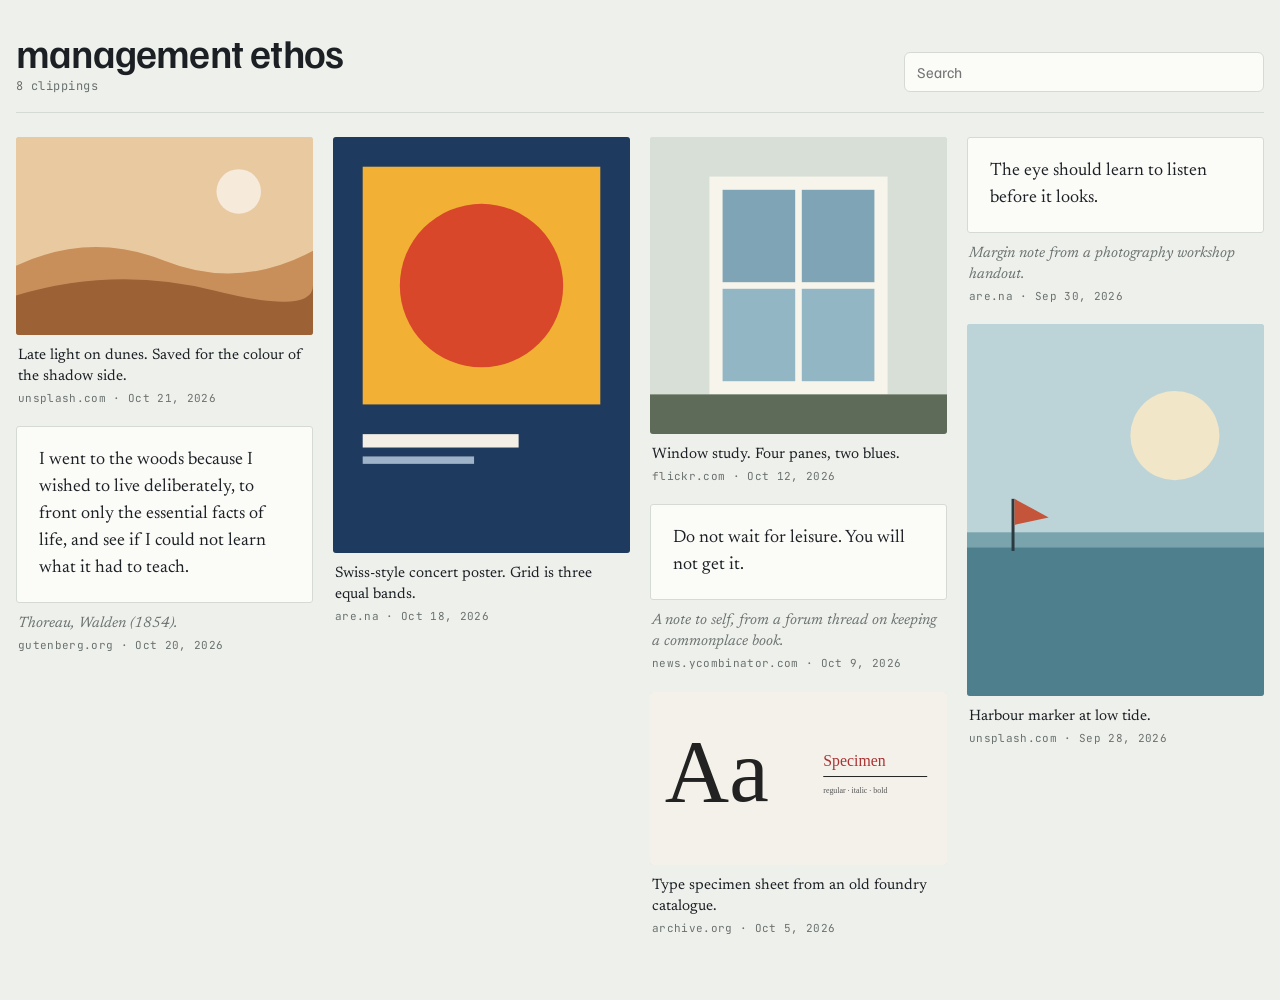
==== index.html @ e03620ef "Rename to management ethos, remove filter bar, simplify search placeholder Co-Authored-By: Claude Op" ====
<!doctype html>
<html lang="en">
<head>
<meta charset="utf-8">
<meta name="viewport" content="width=device-width, initial-scale=1, viewport-fit=cover">
<title>management ethos</title>
<link rel="preconnect" href="https://fonts.googleapis.com">
<link rel="preconnect" href="https://fonts.gstatic.com" crossorigin>
<link rel="stylesheet" href="https://fonts.googleapis.com/css2?family=Familjen+Grotesk:wght@400;600&family=JetBrains+Mono:wght@400&family=Newsreader:ital,opsz,wght@0,6..72,400;1,6..72,400&display=swap">
<link rel="stylesheet" href="style.css">
</head>
<body>
<!-- BODY START -->
<div class="wrap">
  <header class="top">
    <div>
      <h1>management ethos</h1>
      <div class="count" id="count"></div>
    </div>
    <input class="search" id="search" type="search" placeholder="Search" aria-label="Search clippings">
  </header>
  <main class="wall" id="wall"></main>
  <p class="empty" id="empty" hidden>Nothing matches that search.</p>
</div>

<div class="viewer" id="viewer" hidden role="dialog" aria-modal="true" aria-label="Clipping">
  <div class="sheet">
    <div class="media"></div>
    <div class="info"></div>
  </div>
  <button class="vbtn vclose" type="button" aria-label="Close">×</button>
  <button class="vbtn nav vprev" type="button" aria-label="Previous">‹</button>
  <button class="vbtn nav vnext" type="button" aria-label="Next">›</button>
</div>
<!-- BODY END -->
<script src="app.js"></script>
</body>
</html>
---- style.css ----
/* Layout: a quiet header over a masonry wall of clippings; one overlay for close reading. */
:root {
  --paper: #eef0ec;
  --card: #fbfbf8;
  --ink: #1c2024;
  --muted: #6a716f;
  --rule: #d6dad4;
  --accent: #2c55c9;
  --shade: rgba(20, 24, 28, 0.86);
  --display: "Familjen Grotesk", "Helvetica Neue", Arial, sans-serif;
  --read: "Newsreader", Georgia, "Times New Roman", serif;
  --meta: "JetBrains Mono", ui-monospace, Menlo, Consolas, monospace;
}
@media (prefers-color-scheme: dark) {
  :root:not([data-theme="light"]) {
    --paper: #141719; --card: #1d2124; --ink: #e8eae6; --muted: #949b98;
    --rule: #2e3337; --accent: #8aa6ff; --shade: rgba(6, 8, 10, 0.92);
    color-scheme: dark;
  }
}
:root[data-theme="dark"] {
  --paper: #141719; --card: #1d2124; --ink: #e8eae6; --muted: #949b98;
  --rule: #2e3337; --accent: #8aa6ff; --shade: rgba(6, 8, 10, 0.92);
  color-scheme: dark;
}

* { box-sizing: border-box; }
[hidden] { display: none !important; }
body {
  margin: 0;
  background: var(--paper);
  color: var(--ink);
  font: 16px/1.5 var(--read);
}
.wrap {
  max-width: 1280px;
  margin: 0 auto;
  padding-block: 32px 64px;
  padding-left: max(16px, env(safe-area-inset-left, 0px));
  padding-right: max(16px, env(safe-area-inset-right, 0px));
}

/* Header */
.top { display: flex; flex-wrap: wrap; align-items: end; justify-content: space-between; gap: 16px 32px; padding-bottom: 20px; margin-bottom: 24px; border-bottom: 1px solid var(--rule); }
.top h1 { font: 600 clamp(28px, 4vw, 40px)/1 var(--display); letter-spacing: -0.02em; margin: 0; text-wrap: balance; }
.top .count { font: 12px/1 var(--meta); color: var(--muted); letter-spacing: 0.04em; margin-top: 8px; }
.search {
  flex: 1 1 260px; max-width: 360px; min-width: 0;
  font: 15px/1 var(--display); color: var(--ink);
  background: var(--card); border: 1px solid var(--rule); border-radius: 6px;
  padding: 10px 12px; width: 100%;
}
.search:focus { outline: 2px solid var(--accent); outline-offset: 1px; border-color: transparent; }


/* Wall */
.wall { columns: 4 260px; column-gap: 20px; }
.clip {
  break-inside: avoid; display: block; width: 100%;
  margin: 0 0 20px; padding: 0; text-align: left;
  background: none; border: 0; color: inherit; font: inherit; cursor: zoom-in;
}
.clip:focus-visible { outline: 2px solid var(--accent); outline-offset: 4px; }
.clip img { display: block; width: 100%; height: auto; border-radius: 3px; background: var(--rule); transition: opacity .15s; }
.clip:hover img { opacity: .92; }
.clip .cap { font-size: 15px; line-height: 1.4; margin: 10px 2px 4px; }
.clip .meta, .viewer .meta { font: 11px/1.4 var(--meta); color: var(--muted); letter-spacing: 0.03em; margin: 0 2px; }

.clip.text .quote {
  background: var(--card); border: 1px solid var(--rule); border-radius: 3px;
  padding: 20px 22px; font-size: 18px; line-height: 1.5;
}
.clip.text .quote p { margin: 0; }
.clip.text .quote p + p { margin-top: .7em; }
.clip.text .cap { color: var(--muted); font-style: italic; }

.empty { font: 15px/1.5 var(--display); color: var(--muted); padding: 48px 0; text-align: center; }

/* Viewer */
.viewer {
  position: fixed; inset: 0; z-index: 20; background: var(--shade);
  display: grid; place-items: center;
  padding: max(16px, env(safe-area-inset-top, 0px)) max(16px, env(safe-area-inset-right, 0px)) max(16px, env(safe-area-inset-bottom, 0px)) max(16px, env(safe-area-inset-left, 0px));
}
.viewer .sheet {
  background: var(--card); border-radius: 6px; max-width: min(1100px, 100%); max-height: 100%;
  display: flex; flex-direction: column; overflow: auto;
}
.viewer .media { display: grid; place-items: center; background: var(--paper); }
.viewer .media img { max-height: 72vh; width: auto; max-width: 100%; display: block; }
.viewer .media .quote { font-size: clamp(19px, 2.4vw, 24px); line-height: 1.5; padding: 40px clamp(20px, 5vw, 56px); max-width: 68ch; }
.viewer .media .quote p { margin: 0 0 .8em; }
.viewer .info { padding: 16px 20px 20px; display: flex; flex-direction: column; gap: 8px; }
.viewer .cap { font-size: 17px; margin: 0; max-width: 68ch; }
.viewer .meta a { color: var(--accent); }
.viewer .tags { display: flex; flex-wrap: wrap; gap: 6px; }
.viewer .tags .tag { font: 12px/1 var(--display); color: var(--muted); border: 1px solid var(--rule); border-radius: 999px; padding: 5px 10px; }
.viewer .nav { position: absolute; top: 50%; transform: translateY(-50%); }
.vbtn {
  font: 20px/1 var(--display); color: #fff; background: rgba(255,255,255,.12);
  border: 0; border-radius: 999px; width: 44px; height: 44px; cursor: pointer;
}
.vbtn:hover { background: rgba(255,255,255,.24); }
.vbtn:focus-visible { outline: 2px solid #fff; outline-offset: 2px; }
.vprev { left: max(12px, env(safe-area-inset-left, 0px)); }
.vnext { right: max(12px, env(safe-area-inset-right, 0px)); }
.vclose { position: absolute; top: max(12px, env(safe-area-inset-top, 0px)); right: max(12px, env(safe-area-inset-right, 0px)); }
@media (max-width: 640px) { .viewer .nav { top: auto; bottom: max(12px, env(safe-area-inset-bottom, 0px)); transform: none; } }
@media (prefers-reduced-motion: reduce) { * { transition: none !important; } }
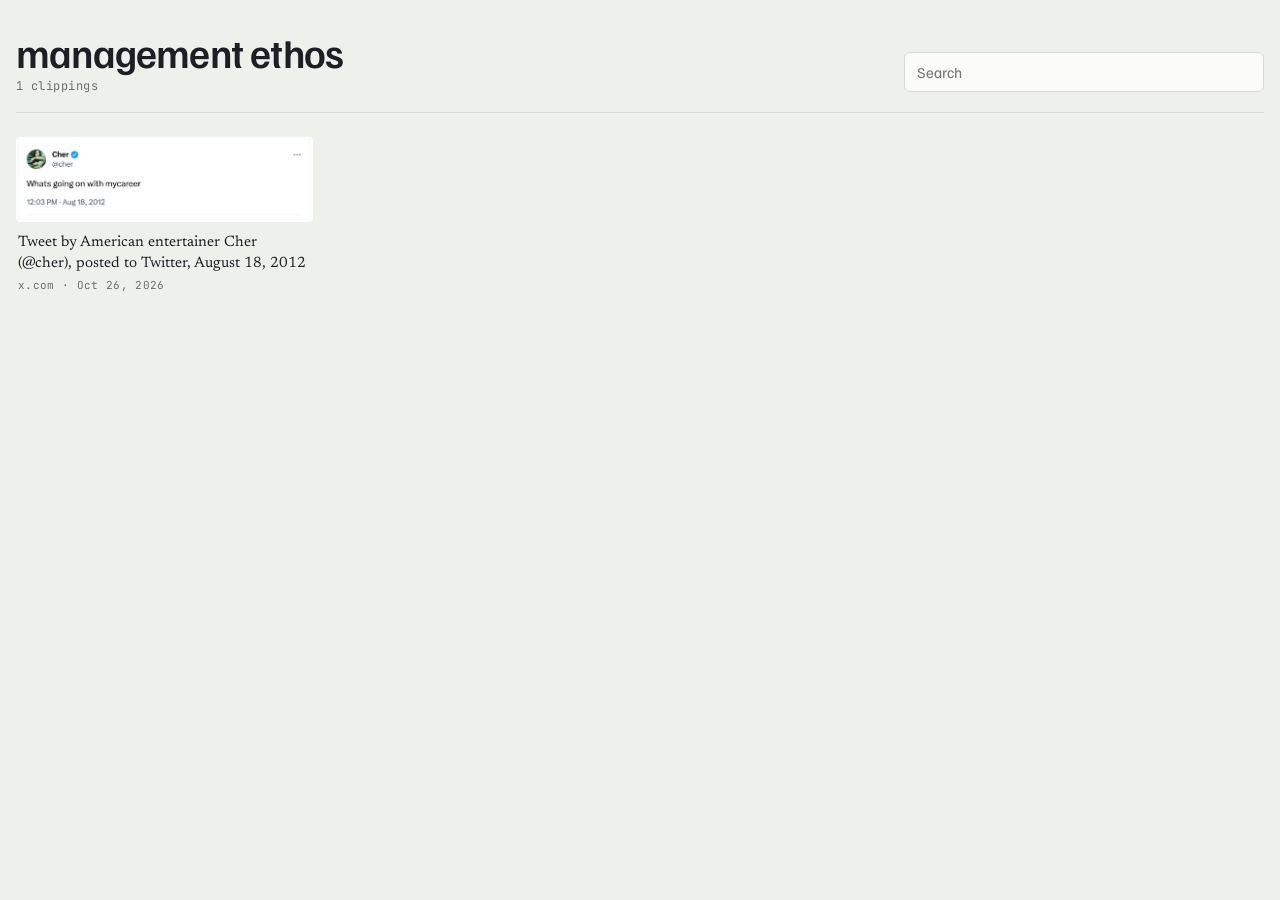
==== commit 5a90ff90: "Show the newest clipping tagged "featured" full width at the top Co-Authored-By: Claude Opus 5.5 (1M" ====
--- a/index.html
+++ b/index.html
@@ -7,7 +7,7 @@
 <link rel="preconnect" href="https://fonts.googleapis.com">
 <link rel="preconnect" href="https://fonts.gstatic.com" crossorigin>
 <link rel="stylesheet" href="https://fonts.googleapis.com/css2?family=Familjen+Grotesk:wght@400;600&family=JetBrains+Mono:wght@400&family=Newsreader:ital,opsz,wght@0,6..72,400;1,6..72,400&display=swap">
-<link rel="stylesheet" href="style.css">
+<link rel="stylesheet" href="style.css?v=3">
 </head>
 <body>
 <!-- BODY START -->
@@ -33,6 +33,6 @@
   <button class="vbtn nav vnext" type="button" aria-label="Next">›</button>
 </div>
 <!-- BODY END -->
-<script src="app.js"></script>
+<script src="app.js?v=3"></script>
 </body>
 </html>
--- a/style.css
+++ b/style.css
@@ -63,6 +63,10 @@
 .clip:focus-visible { outline: 2px solid var(--accent); outline-offset: 4px; }
 .clip img { display: block; width: 100%; height: auto; border-radius: 3px; background: var(--rule); transition: opacity .15s; }
 .clip:hover img { opacity: .92; }
+.clip.featured { column-span: all; max-width: 960px; margin: 0 auto 32px; }
+.clip.featured img { width: auto; max-width: 100%; max-height: 75vh; margin: 0 auto; }
+.clip.featured .cap { font-size: 18px; text-align: center; }
+.clip.featured .meta { text-align: center; }
 .clip .cap { font-size: 15px; line-height: 1.4; margin: 10px 2px 4px; }
 .clip .meta, .viewer .meta { font: 11px/1.4 var(--meta); color: var(--muted); letter-spacing: 0.03em; margin: 0 2px; }
 
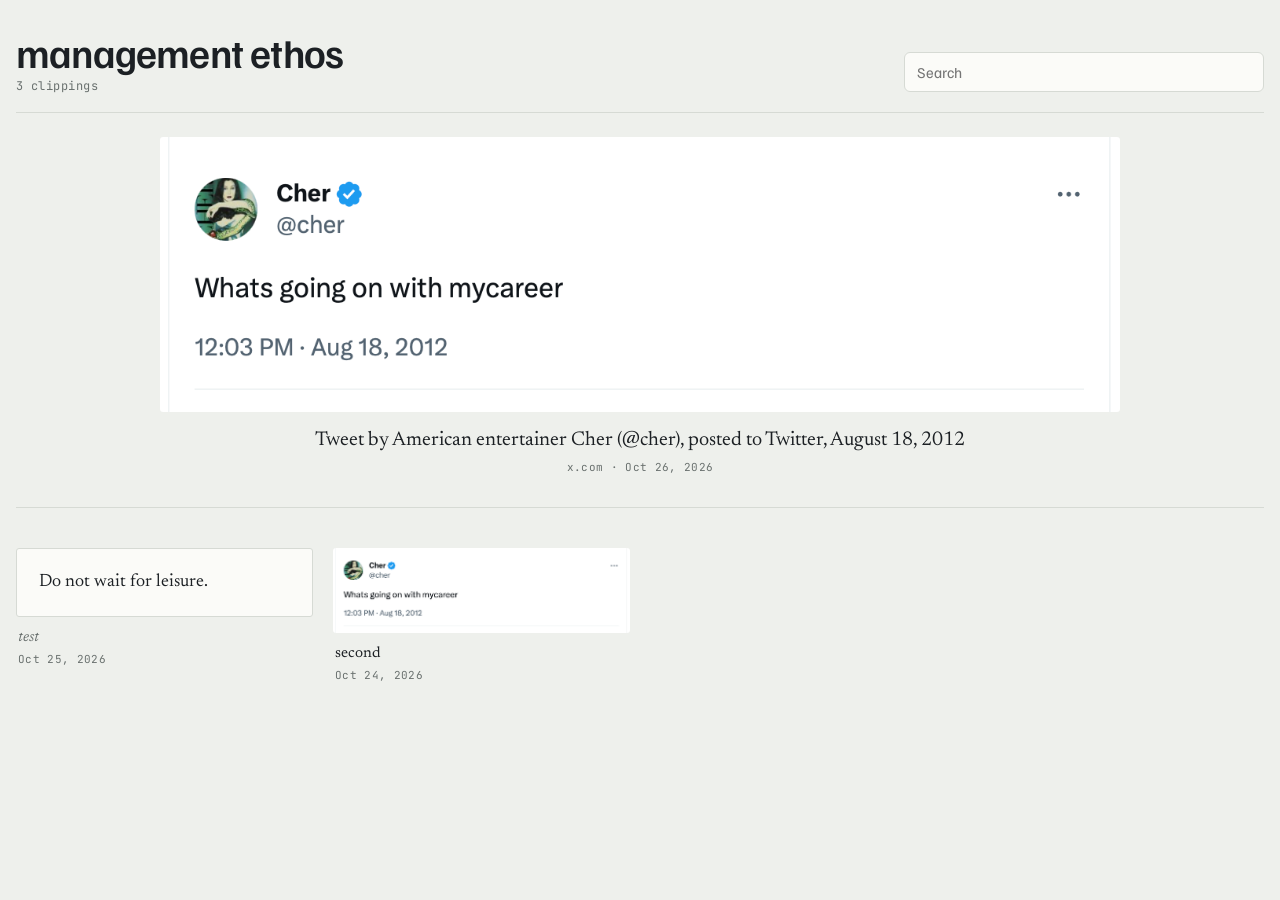
==== commit dc379af9: "Pin the newest clipping tagged 'featured' above the grid Co-Authored-By: Claude Opus 5.5 (1M context" ====
--- a/index.html
+++ b/index.html
@@ -19,6 +19,7 @@
     </div>
     <input class="search" id="search" type="search" placeholder="Search" aria-label="Search clippings">
   </header>
+  <section class="feature" id="feature" hidden aria-label="Featured clipping"></section>
   <main class="wall" id="wall"></main>
   <p class="empty" id="empty" hidden>Nothing matches that search.</p>
 </div>
--- a/style.css
+++ b/style.css
@@ -53,6 +53,14 @@
 .search:focus { outline: 2px solid var(--accent); outline-offset: 1px; border-color: transparent; }
 
 
+/* Featured */
+.feature { margin-bottom: 40px; padding-bottom: 32px; border-bottom: 1px solid var(--rule); }
+.feature .clip { margin: 0 auto; max-width: 960px; }
+.feature .clip img { width: auto; max-width: 100%; max-height: 72vh; margin: 0 auto; }
+.feature .clip .cap { font-size: clamp(17px, 2vw, 20px); text-align: center; max-width: 60ch; margin: 14px auto 6px; }
+.feature .clip .meta { text-align: center; }
+.feature .clip.text .quote { font-size: clamp(20px, 2.6vw, 26px); padding: 32px clamp(20px, 5vw, 48px); }
+
 /* Wall */
 .wall { columns: 4 260px; column-gap: 20px; }
 .clip {
@@ -63,10 +71,6 @@
 .clip:focus-visible { outline: 2px solid var(--accent); outline-offset: 4px; }
 .clip img { display: block; width: 100%; height: auto; border-radius: 3px; background: var(--rule); transition: opacity .15s; }
 .clip:hover img { opacity: .92; }
-.clip.featured { column-span: all; max-width: 960px; margin: 0 auto 32px; }
-.clip.featured img { width: auto; max-width: 100%; max-height: 75vh; margin: 0 auto; }
-.clip.featured .cap { font-size: 18px; text-align: center; }
-.clip.featured .meta { text-align: center; }
 .clip .cap { font-size: 15px; line-height: 1.4; margin: 10px 2px 4px; }
 .clip .meta, .viewer .meta { font: 11px/1.4 var(--meta); color: var(--muted); letter-spacing: 0.03em; margin: 0 2px; }
 
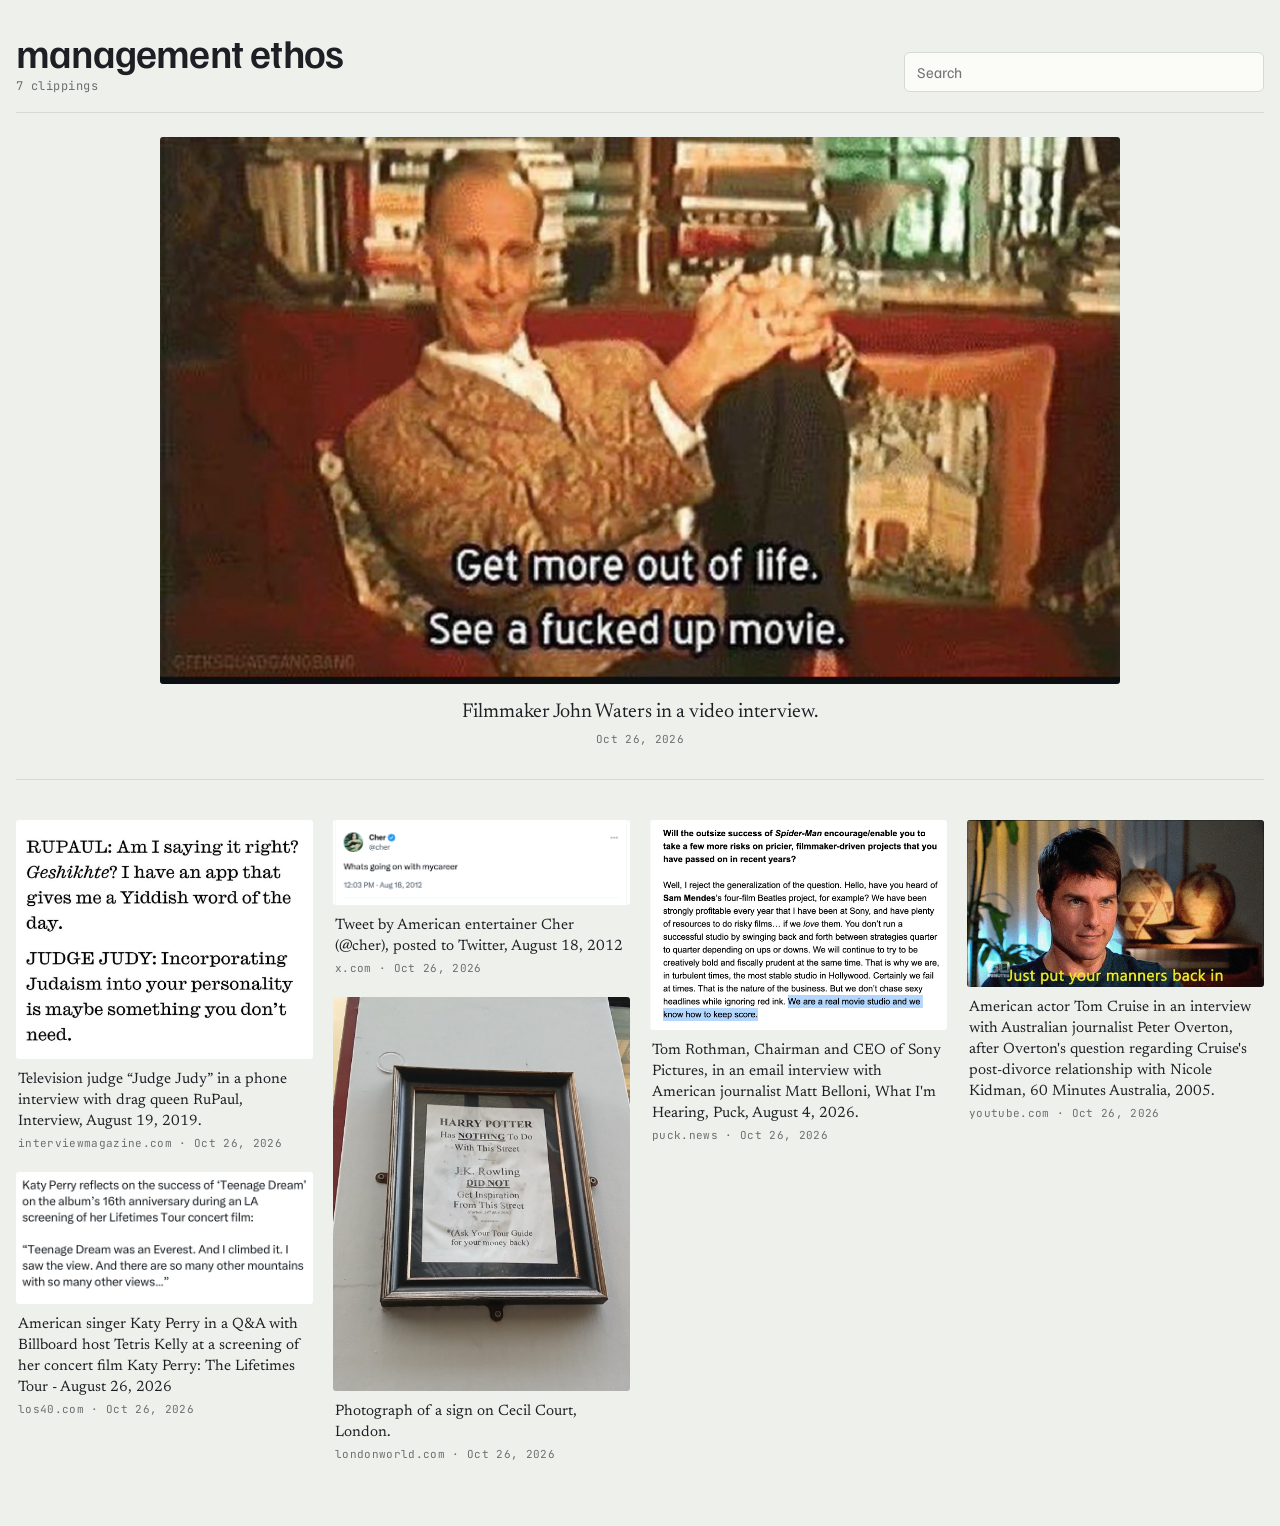
==== commit 043025ab: "Shuffle grid on each load, add text clipping styles, remove leaked test entries Text clippings take " ====
--- a/index.html
+++ b/index.html
@@ -6,8 +6,8 @@
 <title>management ethos</title>
 <link rel="preconnect" href="https://fonts.googleapis.com">
 <link rel="preconnect" href="https://fonts.gstatic.com" crossorigin>
-<link rel="stylesheet" href="https://fonts.googleapis.com/css2?family=Familjen+Grotesk:wght@400;600&family=JetBrains+Mono:wght@400&family=Newsreader:ital,opsz,wght@0,6..72,400;1,6..72,400&display=swap">
-<link rel="stylesheet" href="style.css?v=3">
+<link rel="stylesheet" href="https://fonts.googleapis.com/css2?family=Familjen+Grotesk:wght@400;600;700&family=JetBrains+Mono:wght@400&family=Newsreader:ital,opsz,wght@0,6..72,400;0,6..72,600;1,6..72,400&display=swap">
+<link rel="stylesheet" href="style.css?v=4">
 </head>
 <body>
 <!-- BODY START -->
@@ -34,6 +34,6 @@
   <button class="vbtn nav vnext" type="button" aria-label="Next">›</button>
 </div>
 <!-- BODY END -->
-<script src="app.js?v=3"></script>
+<script src="app.js?v=4"></script>
 </body>
 </html>
--- a/style.css
+++ b/style.css
@@ -82,6 +82,28 @@
 .clip.text .quote p + p { margin-top: .7em; }
 .clip.text .cap { color: var(--muted); font-style: italic; }
 
+/* Text clipping styles */
+.clip.text .quote.style-quote,
+.viewer .media .quote.style-quote {
+  background: none; border: 0; border-top: 3px solid var(--ink); border-radius: 0;
+  font: 700 clamp(24px, 2.6vw, 32px)/1.15 var(--display); letter-spacing: -0.015em;
+  padding: 16px 2px 4px;
+}
+.clip.text .quote.style-headline,
+.viewer .media .quote.style-headline {
+  background: none; border: 0; border-bottom: 1px solid var(--rule); border-radius: 0;
+  font: 600 22px/1.2 var(--read); padding: 4px 2px 14px; text-wrap: balance;
+}
+.clip.text .quote.style-note,
+.viewer .media .quote.style-note {
+  background: none; border: 1px dashed var(--rule);
+  font: 13px/1.55 var(--meta); color: var(--ink);
+}
+.viewer .media .quote.style-quote { font-size: clamp(28px, 4vw, 48px); border-top: 0; padding: 40px clamp(20px, 5vw, 56px); }
+.viewer .media .quote.style-headline { font-size: clamp(24px, 3vw, 34px); border-bottom: 0; padding: 40px clamp(20px, 5vw, 56px); }
+.viewer .media .quote.style-note { font-size: 15px; border: 0; padding: 40px clamp(20px, 5vw, 56px); }
+.feature .clip.text .quote.style-quote { font-size: clamp(32px, 5vw, 56px); text-align: center; border-top: 0; }
+
 .empty { font: 15px/1.5 var(--display); color: var(--muted); padding: 48px 0; text-align: center; }
 
 /* Viewer */
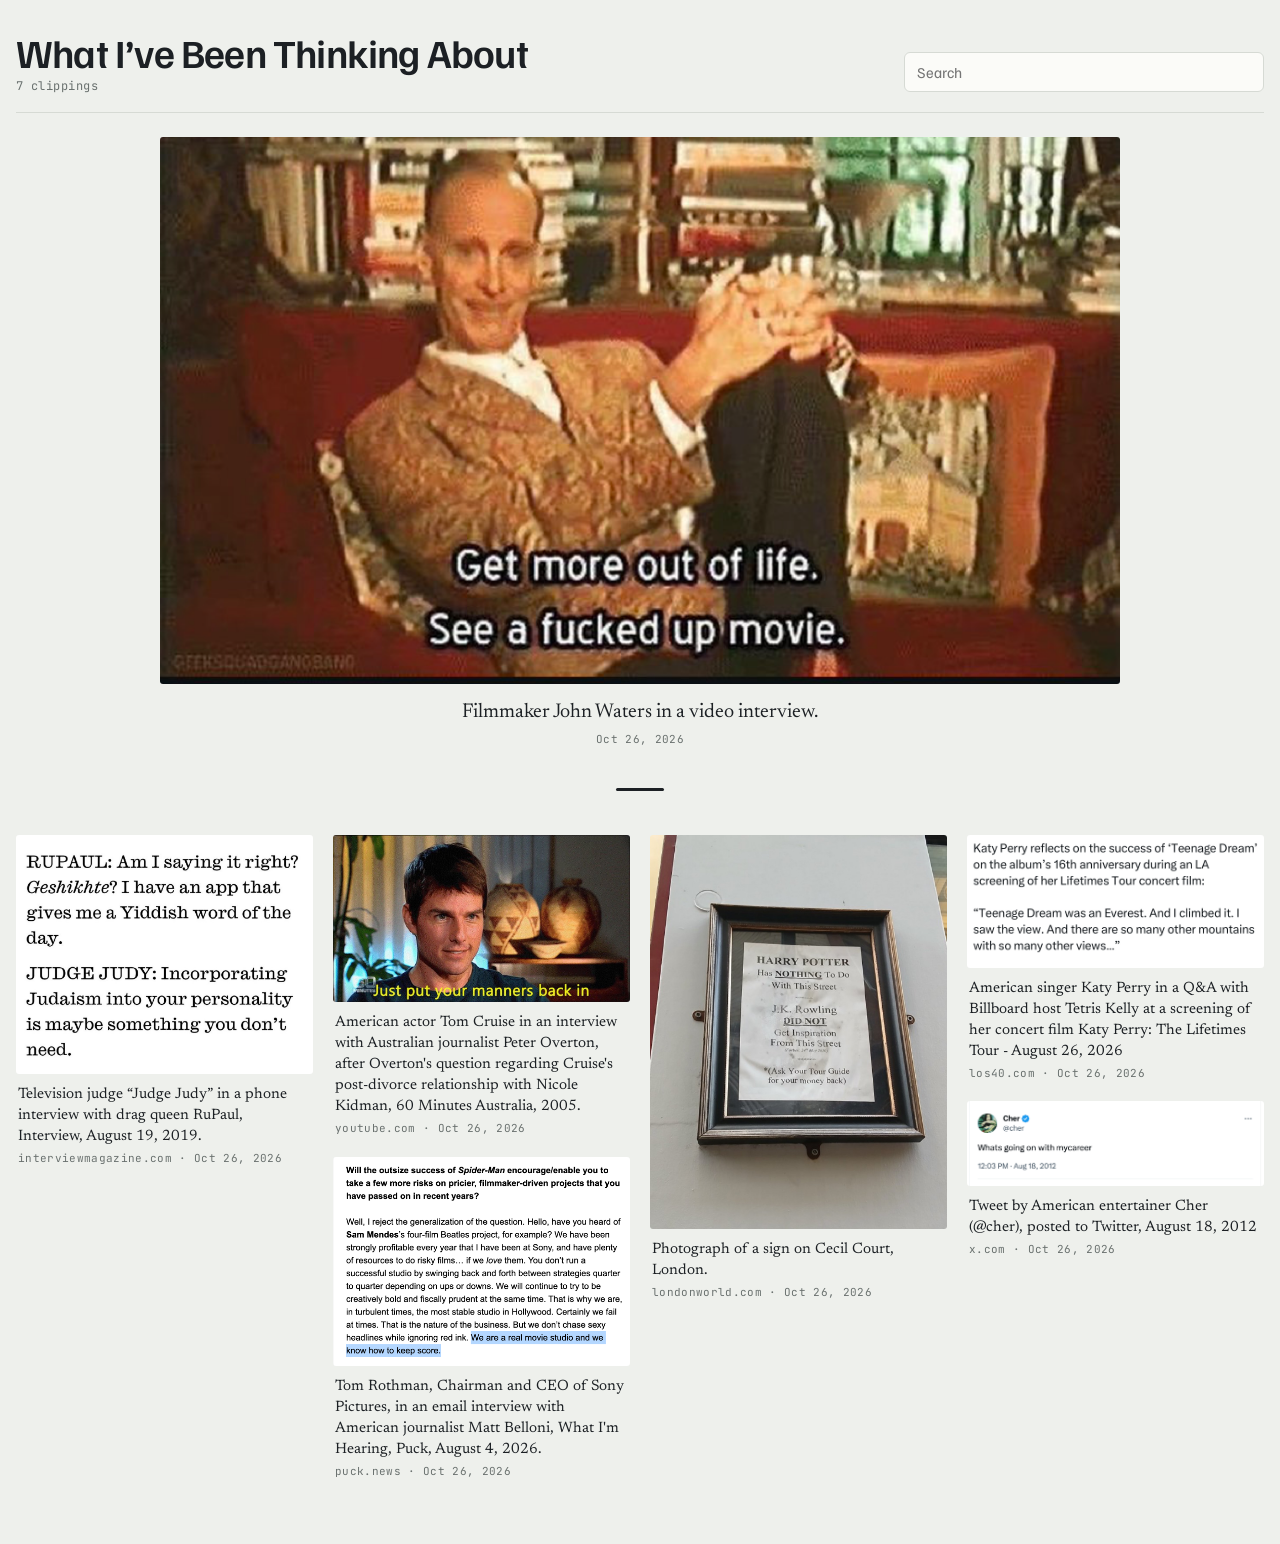
==== commit 0a4af252: "Retitle site, keep an image in the top slot, add separator under it Co-Authored-By: Claude Opus 5.5 " ====
--- a/index.html
+++ b/index.html
@@ -3,18 +3,18 @@
 <head>
 <meta charset="utf-8">
 <meta name="viewport" content="width=device-width, initial-scale=1, viewport-fit=cover">
-<title>management ethos</title>
+<title>What I’ve Been Thinking About</title>
 <link rel="preconnect" href="https://fonts.googleapis.com">
 <link rel="preconnect" href="https://fonts.gstatic.com" crossorigin>
 <link rel="stylesheet" href="https://fonts.googleapis.com/css2?family=Familjen+Grotesk:wght@400;600;700&family=JetBrains+Mono:wght@400&family=Newsreader:ital,opsz,wght@0,6..72,400;0,6..72,600;1,6..72,400&display=swap">
-<link rel="stylesheet" href="style.css?v=4">
+<link rel="stylesheet" href="style.css?v=5">
 </head>
 <body>
 <!-- BODY START -->
 <div class="wrap">
   <header class="top">
     <div>
-      <h1>management ethos</h1>
+      <h1>What I’ve Been Thinking About</h1>
       <div class="count" id="count"></div>
     </div>
     <input class="search" id="search" type="search" placeholder="Search" aria-label="Search clippings">
@@ -34,6 +34,6 @@
   <button class="vbtn nav vnext" type="button" aria-label="Next">›</button>
 </div>
 <!-- BODY END -->
-<script src="app.js?v=4"></script>
+<script src="app.js?v=5"></script>
 </body>
 </html>
--- a/style.css
+++ b/style.css
@@ -54,7 +54,11 @@
 
 
 /* Featured */
-.feature { margin-bottom: 40px; padding-bottom: 32px; border-bottom: 1px solid var(--rule); }
+.feature { margin-bottom: 44px; padding-bottom: 44px; position: relative; }
+.feature::after {
+  content: ""; position: absolute; left: 50%; bottom: 0; transform: translateX(-50%);
+  width: 48px; height: 3px; border-radius: 2px; background: var(--ink);
+}
 .feature .clip { margin: 0 auto; max-width: 960px; }
 .feature .clip img { width: auto; max-width: 100%; max-height: 72vh; margin: 0 auto; }
 .feature .clip .cap { font-size: clamp(17px, 2vw, 20px); text-align: center; max-width: 60ch; margin: 14px auto 6px; }
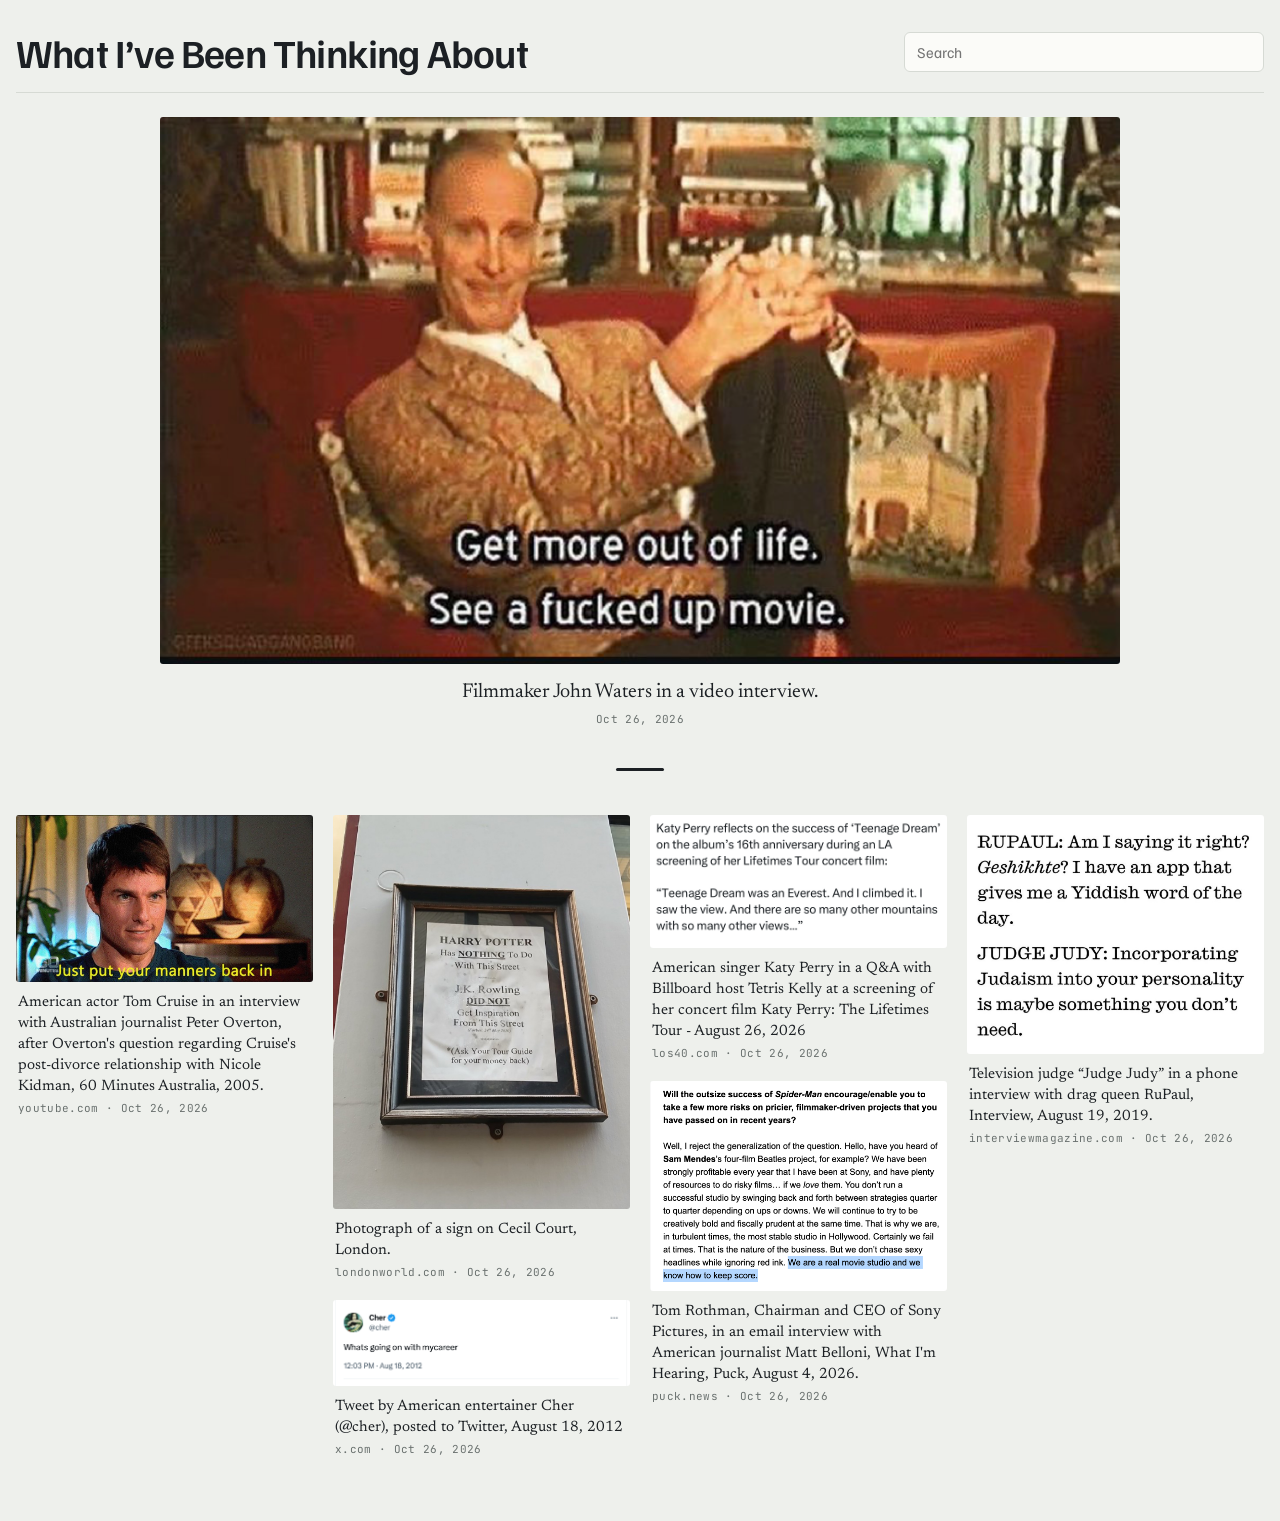
==== commit 1882360a: "Remove clippings counter Co-Authored-By: Claude Opus 5.5 (1M context) <noreply@anthropic.com> Claude" ====
--- a/index.html
+++ b/index.html
@@ -7,16 +7,13 @@
 <link rel="preconnect" href="https://fonts.googleapis.com">
 <link rel="preconnect" href="https://fonts.gstatic.com" crossorigin>
 <link rel="stylesheet" href="https://fonts.googleapis.com/css2?family=Familjen+Grotesk:wght@400;600;700&family=JetBrains+Mono:wght@400&family=Newsreader:ital,opsz,wght@0,6..72,400;0,6..72,600;1,6..72,400&display=swap">
-<link rel="stylesheet" href="style.css?v=5">
+<link rel="stylesheet" href="style.css?v=6">
 </head>
 <body>
 <!-- BODY START -->
 <div class="wrap">
   <header class="top">
-    <div>
-      <h1>What I’ve Been Thinking About</h1>
-      <div class="count" id="count"></div>
-    </div>
+    <h1>What I’ve Been Thinking About</h1>
     <input class="search" id="search" type="search" placeholder="Search" aria-label="Search clippings">
   </header>
   <section class="feature" id="feature" hidden aria-label="Featured clipping"></section>
@@ -34,6 +31,6 @@
   <button class="vbtn nav vnext" type="button" aria-label="Next">›</button>
 </div>
 <!-- BODY END -->
-<script src="app.js?v=5"></script>
+<script src="app.js?v=6"></script>
 </body>
 </html>
--- a/style.css
+++ b/style.css
@@ -43,7 +43,6 @@
 /* Header */
 .top { display: flex; flex-wrap: wrap; align-items: end; justify-content: space-between; gap: 16px 32px; padding-bottom: 20px; margin-bottom: 24px; border-bottom: 1px solid var(--rule); }
 .top h1 { font: 600 clamp(28px, 4vw, 40px)/1 var(--display); letter-spacing: -0.02em; margin: 0; text-wrap: balance; }
-.top .count { font: 12px/1 var(--meta); color: var(--muted); letter-spacing: 0.04em; margin-top: 8px; }
 .search {
   flex: 1 1 260px; max-width: 360px; min-width: 0;
   font: 15px/1 var(--display); color: var(--ink);
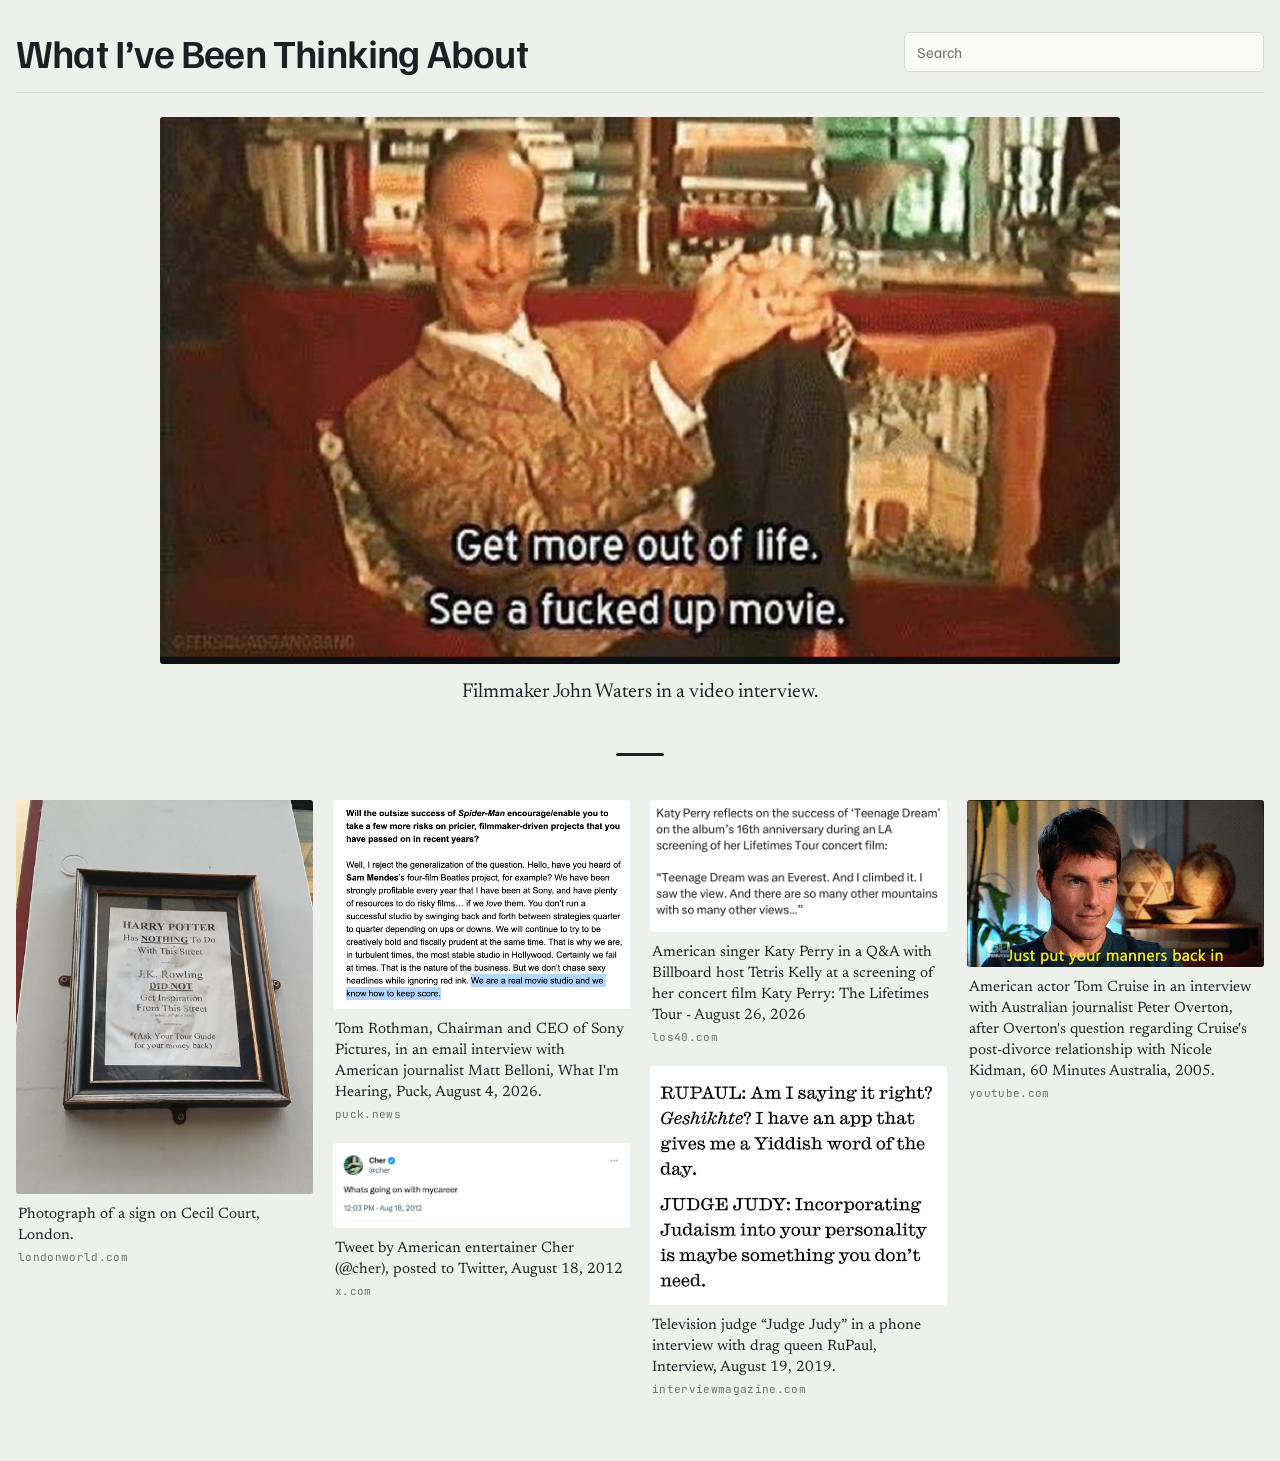
==== commit ffe52d2f: "Stop showing the date clipped on the site Co-Authored-By: Claude Opus 5.5 (1M context) <noreply@anth" ====
--- a/index.html
+++ b/index.html
@@ -7,7 +7,7 @@
 <link rel="preconnect" href="https://fonts.googleapis.com">
 <link rel="preconnect" href="https://fonts.gstatic.com" crossorigin>
 <link rel="stylesheet" href="https://fonts.googleapis.com/css2?family=Familjen+Grotesk:wght@400;600;700&family=JetBrains+Mono:wght@400&family=Newsreader:ital,opsz,wght@0,6..72,400;0,6..72,600;1,6..72,400&display=swap">
-<link rel="stylesheet" href="style.css?v=6">
+<link rel="stylesheet" href="style.css?v=7">
 </head>
 <body>
 <!-- BODY START -->
@@ -31,6 +31,6 @@
   <button class="vbtn nav vnext" type="button" aria-label="Next">›</button>
 </div>
 <!-- BODY END -->
-<script src="app.js?v=6"></script>
+<script src="app.js?v=7"></script>
 </body>
 </html>
